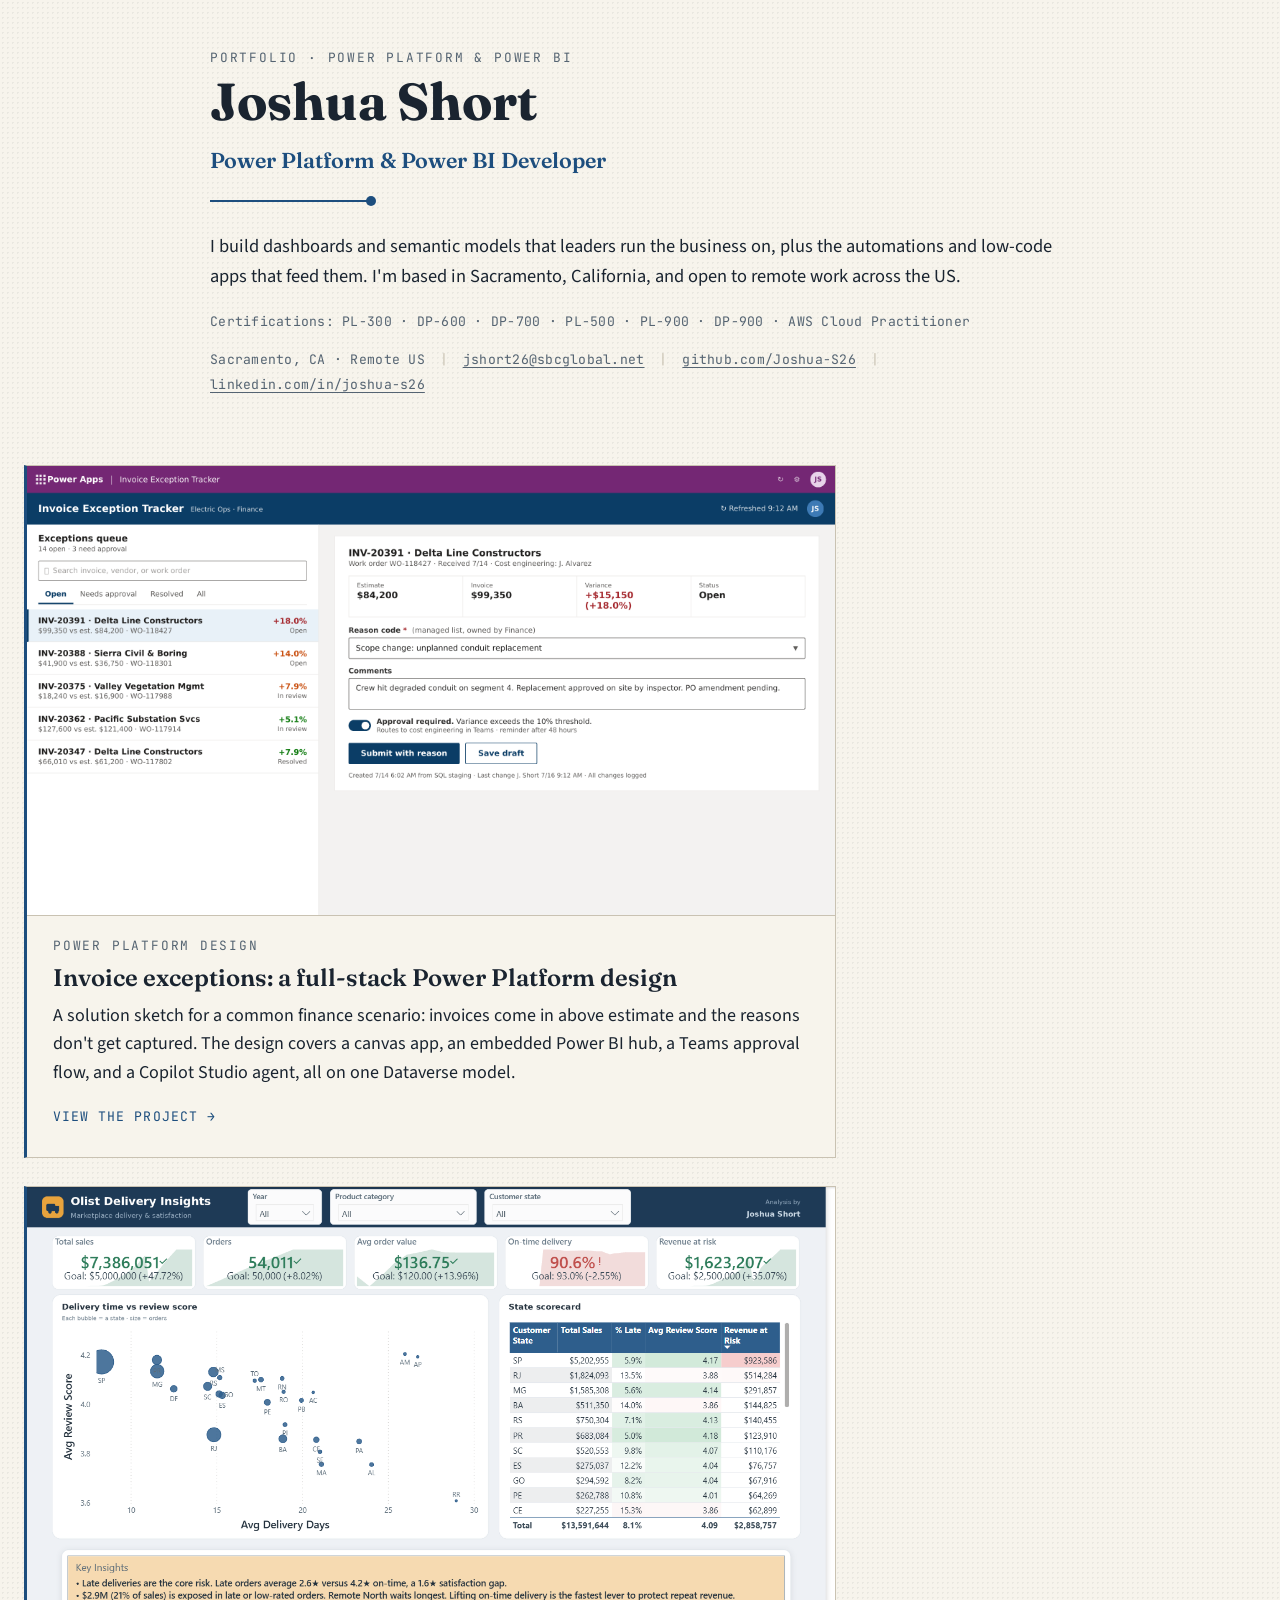
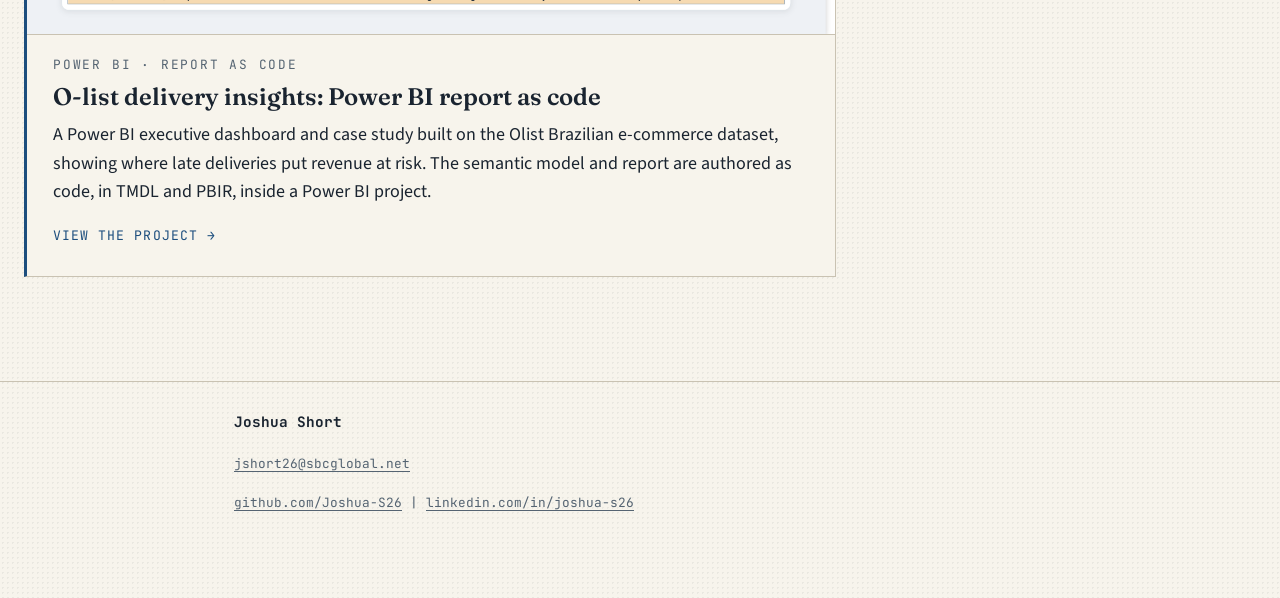
==== index.html @ cb5395f3 "Add portfolio site: invoice exception design and o-list delivery insights" ====
<!DOCTYPE html>
<html lang="en">
<head>
<meta charset="UTF-8">
<meta name="viewport" content="width=device-width, initial-scale=1">
<title>Joshua Short: Power Platform &amp; Power BI Developer</title>
<meta name="description" content="Portfolio of Joshua Short, a Power Platform and Power BI developer: dashboards, semantic models, automations, and low-code apps.">
<link rel="preconnect" href="https://fonts.googleapis.com">
<link rel="preconnect" href="https://fonts.gstatic.com" crossorigin>
<link href="https://fonts.googleapis.com/css2?family=Fraunces:opsz,wght@9..144,400;9..144,600;9..144,700&family=Source+Sans+3:wght@400;600;700&family=JetBrains+Mono:wght@400;500;700&display=swap" rel="stylesheet">
<link rel="stylesheet" href="assets/site.css">
</head>
<body>

<main>
  <section class="hero wrap">
    <p class="kicker">Portfolio · Power Platform &amp; Power BI</p>
    <h1>Joshua Short</h1>
    <p class="descriptor">Power Platform &amp; Power BI Developer</p>
    <div class="rule"></div>
    <p class="lead">I build dashboards and semantic models that leaders run the business on, plus the automations and low-code apps that feed them. I'm based in Sacramento, California, and open to remote work across the US.</p>
    <p class="meta">Certifications: PL-300 · DP-600 · DP-700 · PL-500 · PL-900 · DP-900 · AWS Cloud Practitioner</p>
    <p class="meta">Sacramento, CA · Remote US <span class="sep">|</span> <a href="mailto:jshort26@sbcglobal.net">jshort26@sbcglobal.net</a> <span class="sep">|</span> <a href="https://github.com/Joshua-S26">github.com/Joshua-S26</a> <span class="sep">|</span> <a href="https://www.linkedin.com/in/joshua-s26/">linkedin.com/in/joshua-s26</a></p>
  </section>

  <section class="cards wrap">

    <a class="card" href="projects/invoice-exceptions.html">
      <img src="assets/app-mockup.png" alt="Screenshot mockup of the Invoice Exception Tracker canvas app, showing a queue of invoices flagged for variance against estimate, and a disposition form for recording a reason code and comments.">
      <div class="card-body">
        <span class="kicker">Power Platform design</span>
        <h2>Invoice exceptions: a full-stack Power Platform design</h2>
        <p>A solution sketch for a common finance scenario: invoices come in above estimate and the reasons don't get captured. The design covers a canvas app, an embedded Power BI hub, a Teams approval flow, and a Copilot Studio agent, all on one Dataverse model.</p>
        <span class="readmore">View the project →</span>
      </div>
    </a>

    <a class="card" href="projects/olist-delivery.html">
      <img src="assets/olist-dashboard.png" alt="Olist Delivery Insights Power BI dashboard: a KPI strip, a scatter of average review score versus average delivery days by state, a state scorecard table, and a key-insights bar.">
      <div class="card-body">
        <span class="kicker">Power BI · Report as code</span>
        <h2>O-list delivery insights: Power BI report as code</h2>
        <p>A Power BI executive dashboard and case study built on the Olist Brazilian e-commerce dataset, showing where late deliveries put revenue at risk. The semantic model and report are authored as code, in TMDL and PBIR, inside a Power BI project.</p>
        <span class="readmore">View the project →</span>
      </div>
    </a>

  </section>
</main>

<footer>
  <div class="wrap">
    <p class="fname">Joshua Short</p>
    <p><a href="mailto:jshort26@sbcglobal.net">jshort26@sbcglobal.net</a></p>
    <p><a href="https://github.com/Joshua-S26">github.com/Joshua-S26</a> <span class="sep">|</span> <a href="https://www.linkedin.com/in/joshua-s26/">linkedin.com/in/joshua-s26</a></p>
  </div>
</footer>

</body>
</html>
---- assets/site.css ----
/* Joshua Short -- Portfolio site
   Shared stylesheet for all pages. Light-mode "Field Schematic" tokens:
   warm paper background, Fraunces display type, Source Sans 3 body type,
   JetBrains Mono for kickers and labels. */

:root {
  --bg: #F7F4EC;
  --surface: #ECE6D8;
  --ink: #1A2430;
  --muted: #556472;
  --hairline: #C9C2B2;
  --accent: #1D4E7E;
  --writer-text: #8A5A0F;
  --writer-fill: #C8871A;
  --subject: #0B6690;
  --content-width: 860px;
}

* { margin: 0; padding: 0; box-sizing: border-box; }

body {
  background-color: var(--bg);
  background-image: radial-gradient(rgba(26, 36, 48, .06) 1px, transparent 1px);
  background-size: 5px 5px;
  color: var(--ink);
  font-family: 'Source Sans 3', -apple-system, Helvetica, Arial, sans-serif;
  font-size: 18px;
  line-height: 1.6;
  min-height: 100vh;
}

img { max-width: 100%; height: auto; display: block; }

a { color: var(--accent); text-decoration: underline; text-underline-offset: 3px; }
a:hover { text-decoration-thickness: 2px; }

.wrap {
  max-width: var(--content-width);
  margin: 0 auto;
  padding: 0 24px;
}

main { display: block; padding-bottom: 20px; }

/* ---- type ---- */
h1, h2, h3 {
  font-family: 'Fraunces', Georgia, serif;
  color: var(--ink);
  line-height: 1.15;
}
h1 { font-size: clamp(2.25rem, 5vw, 3.25rem); font-weight: 700; margin-bottom: .35em; }
h2 { font-size: clamp(1.5rem, 3.4vw, 2rem); font-weight: 600; margin: 1.4em 0 .5em; }
h3 { font-size: 1.25rem; font-weight: 600; margin: 1.6em 0 .4em; }

p { margin: 0 0 1em; }
.lead { font-size: 1.15rem; }

strong, b { color: var(--ink); font-weight: 700; }

.kicker {
  font-family: 'JetBrains Mono', 'Courier New', monospace;
  font-size: .8rem;
  letter-spacing: .14em;
  text-transform: uppercase;
  color: var(--muted);
  display: block;
  margin: 1.6em 0 .3em;
}
.kicker:first-child { margin-top: 0; }

.mono {
  font-family: 'JetBrains Mono', 'Courier New', monospace;
  font-size: .92em;
  background: var(--surface);
  padding: .08em .35em;
  border-radius: 3px;
}

/* hero rule: 2px accent bar, ~160px wide, ends in a filled dot */
.rule {
  height: 2px;
  width: 160px;
  background: var(--accent);
  position: relative;
  margin: 18px 0 30px;
}
.rule::after {
  content: '';
  position: absolute;
  right: -6px;
  top: -4px;
  width: 10px;
  height: 10px;
  border-radius: 50%;
  background: var(--accent);
}

/* ---- hero (page headers) ---- */
.hero { padding: 48px 0 10px; }
.hero .descriptor {
  font-family: 'Fraunces', serif;
  font-size: 1.35rem;
  color: var(--accent);
  font-weight: 600;
  margin-top: -6px;
}
.hero .meta {
  font-family: 'JetBrains Mono', monospace;
  font-size: .82rem;
  color: var(--muted);
  letter-spacing: .02em;
  line-height: 1.9;
}
.hero .meta a { color: var(--muted); }
.hero .meta a:hover { color: var(--accent); }
.hero .sep { color: var(--hairline); margin: 0 .5em; }

/* ---- project cards (index) ---- */
.cards { margin: 44px 0; }
.card {
  border: 1px solid var(--hairline);
  border-left: 3px solid var(--accent);
  background: var(--bg);
  margin: 28px 0;
  display: block;
  text-decoration: none;
  color: inherit;
}
.card img { border-bottom: 1px solid var(--hairline); }
.card-body { padding: 20px 26px 26px; }
.card .kicker { margin-top: 0; margin-bottom: 8px; }
.card h2 { margin-top: 0; margin-bottom: 10px; font-size: 1.5rem; }
.card p { margin-bottom: 14px; }
.card .readmore {
  font-family: 'JetBrains Mono', monospace;
  font-size: .82rem;
  letter-spacing: .08em;
  text-transform: uppercase;
  color: var(--accent);
}
a.card:hover { border-left-color: var(--writer-text); }
a.card:hover .readmore { text-decoration: underline; }

/* ---- figure plates ---- */
.plate {
  background: var(--surface);
  border: 1px solid var(--hairline);
  padding: 14px;
  margin: 28px 0 0;
}
.plate img { border: 1px solid var(--hairline); }
.plate.narrow { max-width: 480px; margin-left: auto; margin-right: auto; }
.figtag {
  font-family: 'JetBrains Mono', monospace;
  font-size: .78rem;
  letter-spacing: .06em;
  text-transform: uppercase;
  color: var(--muted);
  margin-top: 12px;
  padding-top: 12px;
  border-top: 1px solid var(--hairline);
}
.figtag strong { color: var(--ink); }

/* ---- numbered steps ---- */
ol.steps { list-style: none; counter-reset: step; margin: 18px 0; }
ol.steps li {
  counter-increment: step;
  position: relative;
  padding-left: 42px;
  margin: 16px 0;
}
ol.steps li::before {
  content: counter(step);
  position: absolute;
  left: 0; top: -1px;
  font-family: 'JetBrains Mono', monospace;
  font-weight: 700;
  font-size: .85rem;
  color: var(--writer-text);
  border: 1.5px solid var(--writer-text);
  border-radius: 4px;
  width: 27px; height: 27px;
  display: flex; align-items: center; justify-content: center;
}

/* ---- dot bullet list ---- */
ul.dotlist { list-style: none; margin: 18px 0; }
ul.dotlist li { position: relative; padding-left: 22px; margin: 12px 0; }
ul.dotlist li::before {
  content: '';
  position: absolute; left: 2px; top: 10px;
  width: 8px; height: 8px;
  border-radius: 50%;
  background: var(--subject);
}

/* two-column layout for paired lists on wide screens */
.cols2 {
  display: grid;
  grid-template-columns: 1fr;
  gap: 0 32px;
}
@media (min-width: 640px) {
  .cols2 { grid-template-columns: 1fr 1fr; }
}
.cols2 > ol.steps, .cols2 > ul.dotlist { margin-top: 18px; }

/* ---- callout (amber left border) ---- */
.callout {
  background: var(--surface);
  border-left: 3px solid var(--writer-text);
  padding: 16px 20px;
  margin: 26px 0;
}
.callout .ct {
  font-family: 'JetBrains Mono', monospace;
  font-size: .78rem;
  letter-spacing: .1em;
  text-transform: uppercase;
  color: var(--writer-text);
  font-weight: 700;
  margin-bottom: 8px;
}

/* ---- mono note ---- */
.mnote {
  font-family: 'JetBrains Mono', monospace;
  font-size: .78rem;
  letter-spacing: .03em;
  color: var(--muted);
  line-height: 1.8;
  margin: 22px 0;
  padding: 14px 18px;
  border: 1px solid var(--hairline);
}

/* ---- assumptions list ---- */
ul.qlist { list-style: none; margin: 16px 0; }
ul.qlist li { position: relative; padding-left: 20px; margin: 10px 0; }
ul.qlist li::before {
  content: '?';
  position: absolute; left: 0; top: 0;
  font-family: 'JetBrains Mono', monospace;
  font-weight: 700;
  color: var(--writer-text);
}

/* ---- data table ---- */
table.datatable {
  width: 100%;
  border-collapse: collapse;
  margin: 20px 0;
  font-size: .92rem;
}
table.datatable th, table.datatable td {
  text-align: left;
  padding: 10px 14px;
  border: 1px solid var(--hairline);
  vertical-align: top;
}
table.datatable th {
  font-family: 'JetBrains Mono', monospace;
  font-size: .72rem;
  letter-spacing: .07em;
  text-transform: uppercase;
  color: var(--muted);
  background: var(--surface);
}

/* ---- finding blockquote ---- */
blockquote.finding {
  background: var(--surface);
  border-left: 3px solid var(--accent);
  padding: 18px 22px;
  margin: 24px 0;
  font-family: 'Fraunces', serif;
  font-size: 1.15rem;
  font-weight: 600;
}

/* ---- architecture plate ---- */
.archplate { background: var(--surface); border: 1px solid var(--hairline); padding: 18px 12px 8px; margin: 28px 0 0; }
.archplate svg { width: 100%; height: auto; display: block; }

/* ---- download box ---- */
.download {
  border: 1px solid var(--hairline);
  padding: 18px 20px;
  margin: 30px 0;
  display: flex;
  align-items: center;
  justify-content: space-between;
  gap: 16px;
  flex-wrap: wrap;
}
.download .dl-label { font-family: 'JetBrains Mono', monospace; font-size: .85rem; color: var(--muted); }
.download a {
  font-family: 'JetBrains Mono', monospace;
  font-size: .8rem;
  letter-spacing: .06em;
  text-transform: uppercase;
  color: var(--bg) !important;
  background: var(--accent);
  padding: 10px 18px;
  text-decoration: none;
  border-radius: 3px;
}
.download a:hover { background: var(--writer-text); }

/* ---- misc notices / footer ---- */
.notice {
  font-family: 'JetBrains Mono', monospace;
  font-size: .78rem;
  letter-spacing: .03em;
  color: var(--muted);
  margin: 30px 0;
}

.backlink {
  display: inline-block;
  margin: 26px 0 0;
  font-family: 'JetBrains Mono', monospace;
  font-size: .82rem;
  letter-spacing: .06em;
  text-transform: uppercase;
  color: var(--muted);
}
.backlink:hover { color: var(--accent); }

footer {
  border-top: 1px solid var(--hairline);
  margin-top: 40px;
  padding: 26px 0 70px;
}
footer .wrap {
  font-family: 'JetBrains Mono', monospace;
  font-size: .8rem;
  color: var(--muted);
  line-height: 2;
}
footer a { color: var(--muted); }
footer a:hover { color: var(--accent); }
footer .fname { color: var(--ink); font-weight: 700; font-size: .9rem; }

@media (max-width: 480px) {
  body { font-size: 16.5px; }
  .card-body { padding: 16px 18px 20px; }
  .plate { padding: 10px; }
  .hero { padding-top: 34px; }
}
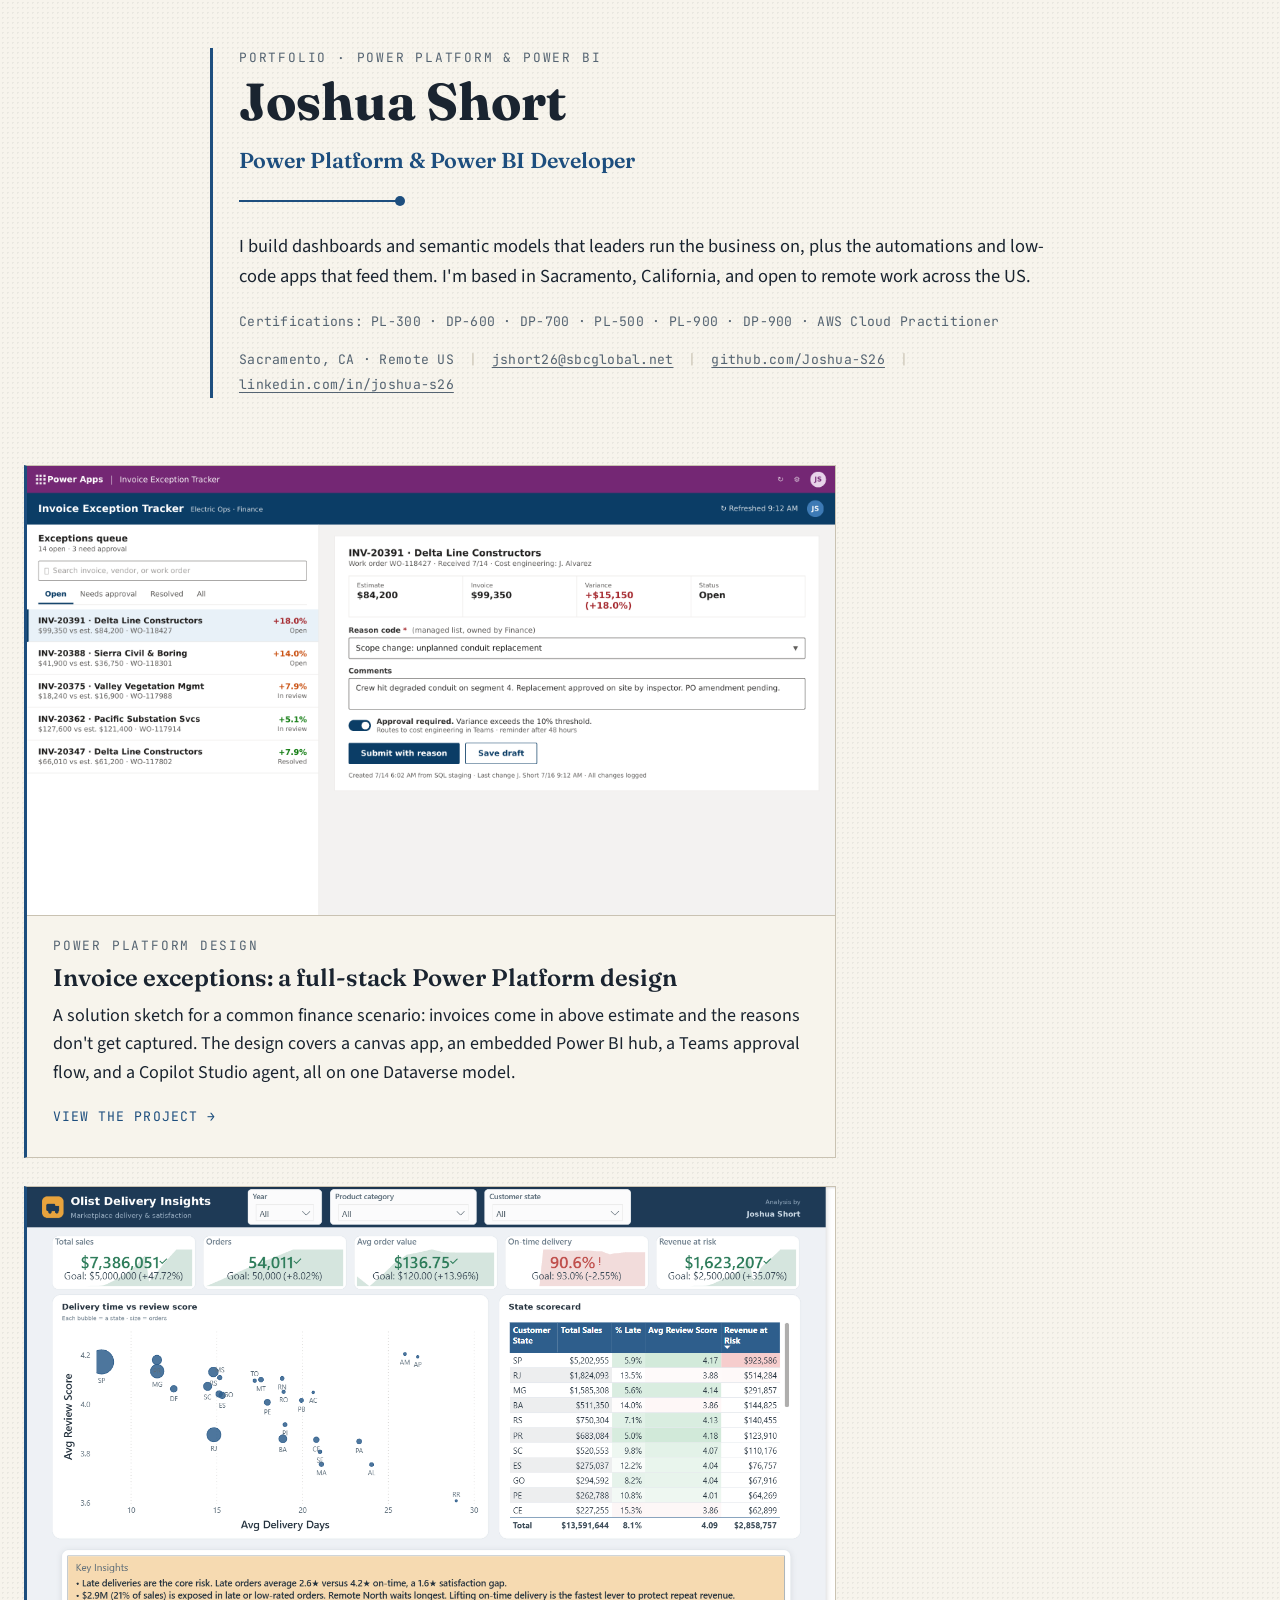
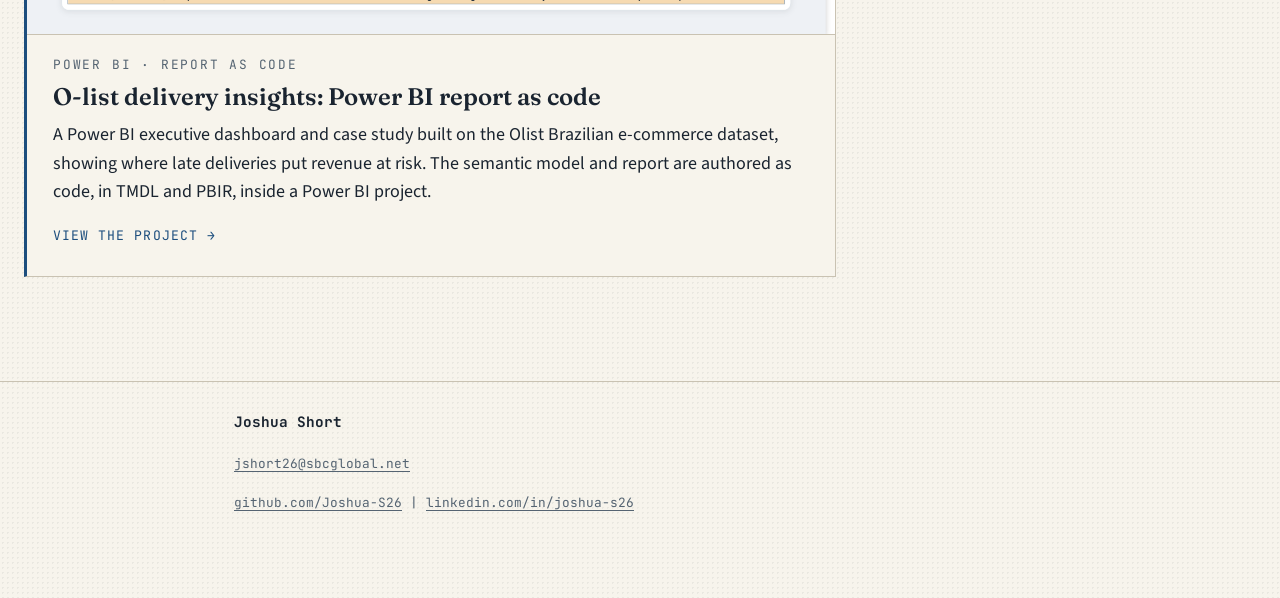
==== commit 031b1d31: "Anchor hero blocks to the card alignment axis" ====
--- a/index.html
+++ b/index.html
@@ -14,6 +14,7 @@
 
 <main>
   <section class="hero wrap">
+  <div class="hero-anchor">
     <p class="kicker">Portfolio · Power Platform &amp; Power BI</p>
     <h1>Joshua Short</h1>
     <p class="descriptor">Power Platform &amp; Power BI Developer</p>
@@ -21,7 +22,8 @@
     <p class="lead">I build dashboards and semantic models that leaders run the business on, plus the automations and low-code apps that feed them. I'm based in Sacramento, California, and open to remote work across the US.</p>
     <p class="meta">Certifications: PL-300 · DP-600 · DP-700 · PL-500 · PL-900 · DP-900 · AWS Cloud Practitioner</p>
     <p class="meta">Sacramento, CA · Remote US <span class="sep">|</span> <a href="mailto:jshort26@sbcglobal.net">jshort26@sbcglobal.net</a> <span class="sep">|</span> <a href="https://github.com/Joshua-S26">github.com/Joshua-S26</a> <span class="sep">|</span> <a href="https://www.linkedin.com/in/joshua-s26/">linkedin.com/in/joshua-s26</a></p>
-  </section>
+  </div>
+</section>
 
   <section class="cards wrap">
 
--- a/assets/site.css
+++ b/assets/site.css
@@ -97,6 +97,7 @@
 
 /* ---- hero (page headers) ---- */
 .hero { padding: 48px 0 10px; }
+.hero-anchor { border-left: 3px solid var(--accent); padding-left: 26px; }
 .hero .descriptor {
   font-family: 'Fraunces', serif;
   font-size: 1.35rem;
@@ -150,6 +151,8 @@
 }
 .plate img { border: 1px solid var(--hairline); }
 .plate.narrow { max-width: 480px; margin-left: auto; margin-right: auto; }
+.plate.wide { width: min(1100px, 94vw); position: relative; left: 50%; transform: translateX(-50%); }
+.plate a.zoom { display: block; cursor: zoom-in; }
 .figtag {
   font-family: 'JetBrains Mono', monospace;
   font-size: .78rem;
@@ -345,6 +348,7 @@
 
 @media (max-width: 480px) {
   body { font-size: 16.5px; }
+  .hero-anchor { padding-left: 16px; }
   .card-body { padding: 16px 18px 20px; }
   .plate { padding: 10px; }
   .hero { padding-top: 34px; }
